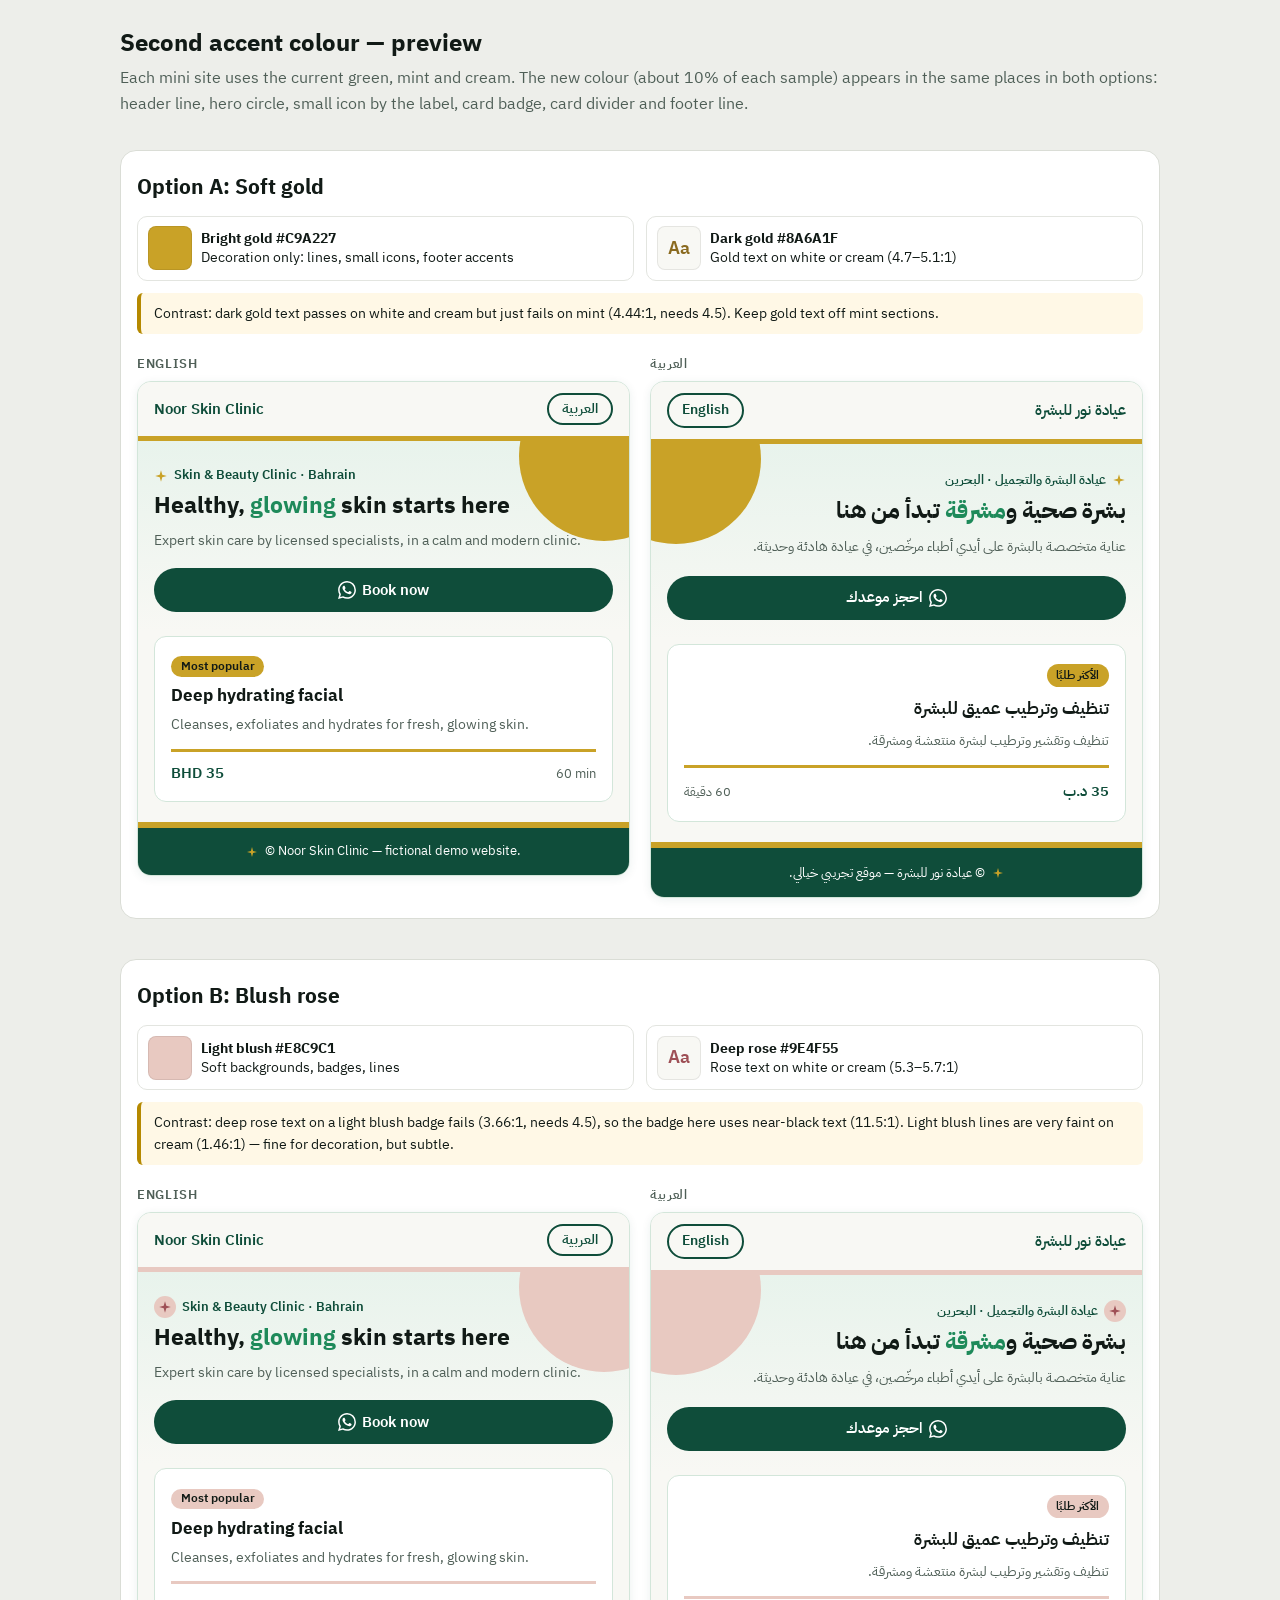
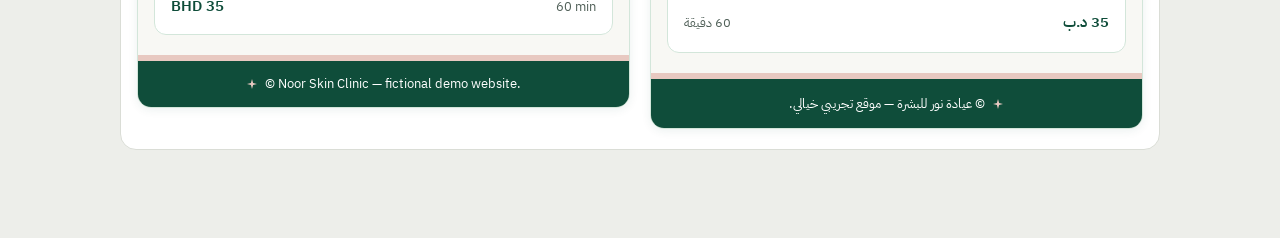
==== previews/color-compare.html @ 51bf05d1 "Add colour comparison preview for a second accent previews/color-compare.html shows Option A (soft g" ====
<!DOCTYPE html>
<html lang="en" dir="ltr">
<head>
  <meta charset="UTF-8">
  <meta name="viewport" content="width=device-width, initial-scale=1">
  <meta name="robots" content="noindex">
  <title>Accent Colour Preview</title>
  <link rel="preconnect" href="https://fonts.googleapis.com">
  <link rel="preconnect" href="https://fonts.gstatic.com" crossorigin>
  <link rel="stylesheet" href="https://fonts.googleapis.com/css2?family=IBM+Plex+Sans+Arabic:wght@400;600&display=swap">
  <!--
    Preview only: compares two candidate second-accent colours.
    Self-contained on purpose — it does not load or change the real site files.
  -->
  <style>
    :root {
      /* Current site colours (copied from styles.css) */
      --bg: #F8F8F4;
      --bg-alt: #E8F3EC;
      --text: #111A16;
      --text-muted: #4F5F57;
      --green-accent: #1E8A5A;
      --green-dark: #0F4D3A;
      --border: #D3E6DA;
      --surface: #FFFFFF;
      --font: "IBM Plex Sans Arabic", system-ui, -apple-system, "Segoe UI", Roboto, sans-serif;
    }

    /* Candidate accents. --deco = decoration only, --accent-text = text-safe shade. */
    .theme-gold {
      --deco: #C9A227;
      --accent-text: #8A6A1F;
    }
    .theme-rose {
      --deco: #E8C9C1;
      --accent-text: #9E4F55;
    }

    *, *::before, *::after { box-sizing: border-box; }

    body {
      margin: 0;
      padding: 1.5rem 1rem 3rem;
      background: #EDEEEA;
      color: var(--text);
      font-family: var(--font);
      line-height: 1.6;
    }

    .page { max-width: 1040px; margin-inline: auto; }

    .page-title { font-size: 1.5rem; margin: 0 0 0.25rem; }
    .page-intro { margin: 0 0 2rem; color: var(--text-muted); }

    .option {
      margin-block-end: 2.5rem;
      padding: 1.25rem 1rem;
      background: #FFFFFF;
      border-radius: 16px;
      border: 1px solid #DADDD6;
    }

    .option-title { font-size: 1.3rem; margin: 0 0 0.75rem; }
    .option-title span { color: var(--text-muted); font-weight: 400; }

    /* Colour chips */
    .swatches {
      display: flex;
      flex-wrap: wrap;
      gap: 0.75rem;
      margin-block-end: 0.75rem;
    }
    .swatch {
      display: flex;
      align-items: center;
      gap: 0.6rem;
      flex: 1 1 220px;
      padding: 0.6rem;
      border: 1px solid #E3E5E0;
      border-radius: 10px;
      font-size: 0.85rem;
      line-height: 1.4;
    }
    .chip {
      flex-shrink: 0;
      width: 44px;
      height: 44px;
      border-radius: 8px;
      border: 1px solid rgba(0, 0, 0, 0.08);
      display: flex;
      align-items: center;
      justify-content: center;
      font-weight: 600;
      font-size: 1.1rem;
    }
    .swatch strong { display: block; }

    .note {
      margin: 0 0 1.25rem;
      padding: 0.6rem 0.8rem;
      background: #FFF8E6;
      border-inline-start: 4px solid #B58900;
      border-radius: 6px;
      font-size: 0.85rem;
    }

    /* Two mini sites (English + Arabic): stacked on phones, side by side on wide screens */
    .samples {
      display: grid;
      grid-template-columns: 1fr;
      gap: 1.25rem;
    }
    @media (min-width: 760px) {
      .samples { grid-template-columns: 1fr 1fr; }
    }
    .sample-label {
      margin: 0 0 0.4rem;
      font-size: 0.8rem;
      font-weight: 600;
      color: var(--text-muted);
      text-transform: uppercase;
      letter-spacing: 0.05em;
    }

    /* ---------- Mini site ---------- */
    .mini {
      overflow: hidden;
      background: var(--bg);
      border: 1px solid var(--border);
      border-radius: 14px;
      box-shadow: 0 2px 10px rgba(15, 77, 58, 0.08);
      font-size: 0.95rem;
    }
    .mini[dir="rtl"] { line-height: 1.8; }

    .m-header {
      display: flex;
      align-items: center;
      justify-content: space-between;
      padding: 0.7rem 1rem;
      background: var(--bg);
      border-block-end: 5px solid var(--deco);           /* ACCENT: header line */
    }
    .m-brand { font-weight: 600; color: var(--green-dark); }
    .m-switch {
      padding: 0.2rem 0.8rem;
      border: 2px solid var(--green-dark);
      border-radius: 999px;
      color: var(--green-dark);
      font-weight: 600;
      font-size: 0.85rem;
    }

    .m-hero {
      position: relative;
      overflow: hidden;
      padding: 1.5rem 1rem 1.25rem;
      background: linear-gradient(180deg, var(--bg-alt) 0%, var(--bg) 100%);
    }
    .m-hero > * { position: relative; }                      /* keep text above the circle */
    .m-hero .m-eyebrow,
    .m-hero .m-title { padding-inline-end: 96px; }           /* keep label + headline clear of the circle */
    .m-hero::before {                                        /* ACCENT: decorative circle */
      content: "";
      position: absolute;
      inset-block-start: -70px;
      inset-inline-end: -60px;
      width: 170px;
      height: 170px;
      border-radius: 50%;
      background: var(--deco);
    }
    .m-eyebrow {
      display: flex;
      align-items: center;
      gap: 0.4rem;
      margin: 0 0 0.3rem;
      font-size: 0.8rem;
      font-weight: 600;
      color: var(--green-dark);
    }
    .m-sparkle { width: 14px; height: 14px; color: var(--deco); flex-shrink: 0; } /* ACCENT: icon */
    .theme-rose .m-sparkle {
      width: 22px; height: 22px; padding: 4px;
      background: var(--deco); color: var(--accent-text); border-radius: 50%;
    }
    .m-title { margin: 0 0 0.5rem; font-size: 1.45rem; line-height: 1.3; }
    .m-title .hl { color: var(--green-accent); }
    .m-text { margin: 0 0 1rem; color: var(--text-muted); font-size: 0.9rem; }
    .m-btn {
      display: flex;
      align-items: center;
      justify-content: center;
      gap: 0.4rem;
      min-height: 44px;
      border-radius: 999px;
      background: var(--green-dark);
      color: #fff;
      font-weight: 600;
    }
    .m-btn svg { width: 18px; height: 18px; }

    .m-section { padding: 0.25rem 1rem 1.25rem; }
    .m-card {
      position: relative;
      padding: 1rem;
      background: var(--surface);
      border: 1px solid var(--border);
      border-radius: 12px;
    }
    .m-badge {                                               /* ACCENT: badge */
      display: inline-block;
      margin-block-end: 0.4rem;
      padding: 0.05rem 0.6rem;
      border-radius: 999px;
      font-size: 0.75rem;
      font-weight: 600;
    }
    .m-badge {
      background: var(--deco);
      color: var(--text);                                    /* near-black: 7.4:1 on gold, 11.5:1 on blush */
    }
    .m-card h3 { margin: 0 0 0.25rem; font-size: 1.05rem; }
    .m-card p { margin: 0; color: var(--text-muted); font-size: 0.88rem; }
    .m-meta {
      display: flex;
      justify-content: space-between;
      align-items: baseline;
      margin-block-start: 0.75rem;
      padding-block-start: 0.6rem;
      border-block-start: 3px solid var(--deco);             /* ACCENT: card divider */
    }
    .m-price { font-weight: 600; color: var(--green-dark); }
    .m-time { font-size: 0.82rem; color: var(--text-muted); }

    .m-footer {
      display: flex;
      align-items: center;
      justify-content: center;
      gap: 0.4rem;
      padding: 0.8rem 1rem;
      background: var(--green-dark);
      border-block-start: 6px solid var(--deco);             /* ACCENT: footer line */
      color: #fff;
      font-size: 0.8rem;
    }
    .m-footer .m-sparkle { color: var(--deco); width: 12px; height: 12px; padding: 0; background: none; }
  </style>
</head>
<body>

  <!-- Shared icons -->
  <svg width="0" height="0" style="position:absolute" aria-hidden="true" focusable="false">
    <symbol id="sparkle" viewBox="0 0 24 24"><path fill="currentColor" d="M12 2l2.2 7.8L22 12l-7.8 2.2L12 22l-2.2-7.8L2 12l7.8-2.2z"/></symbol>
    <symbol id="wa" viewBox="0 0 24 24"><path fill="currentColor" d="M17.472 14.382c-.297-.149-1.758-.867-2.03-.967-.273-.099-.471-.148-.67.15-.197.297-.767.966-.94 1.164-.173.199-.347.223-.644.075-.297-.15-1.255-.463-2.39-1.475-.883-.788-1.48-1.761-1.653-2.059-.173-.297-.018-.458.13-.606.134-.133.298-.347.446-.52.149-.174.198-.298.298-.497.099-.198.05-.371-.025-.52-.075-.149-.669-1.612-.916-2.207-.242-.579-.487-.5-.669-.51-.173-.008-.371-.01-.57-.01-.198 0-.52.074-.792.372-.272.297-1.04 1.016-1.04 2.479 0 1.462 1.065 2.875 1.213 3.074.149.198 2.096 3.2 5.077 4.487.709.306 1.262.489 1.694.625.712.227 1.36.195 1.871.118.571-.085 1.758-.719 2.006-1.413.248-.694.248-1.289.173-1.413-.074-.124-.272-.198-.57-.347m-5.421 7.403h-.004a9.87 9.87 0 01-5.031-1.378l-.361-.214-3.741.982.998-3.648-.235-.374a9.86 9.86 0 01-1.51-5.26c.001-5.45 4.436-9.884 9.888-9.884 2.64 0 5.122 1.03 6.988 2.898a9.825 9.825 0 012.893 6.994c-.003 5.45-4.437 9.884-9.885 9.884m8.413-18.297A11.815 11.815 0 0012.05 0C5.495 0 .16 5.335.157 11.892c0 2.096.547 4.142 1.588 5.945L.057 24l6.305-1.654a11.882 11.882 0 005.683 1.448h.005c6.554 0 11.89-5.335 11.893-11.893a11.821 11.821 0 00-3.48-8.413Z"/></symbol>
  </svg>

  <main class="page">
    <h1 class="page-title">Second accent colour — preview</h1>
    <p class="page-intro">Each mini site uses the current green, mint and cream. The new colour (about 10% of each sample) appears in the same places in both options: header line, hero circle, small icon by the label, card badge, card divider and footer line.</p>

    <!-- ================= OPTION A ================= -->
    <section class="option theme-gold" id="option-a">
      <h2 class="option-title">Option A: Soft gold</h2>

      <div class="swatches">
        <div class="swatch">
          <div class="chip" style="background:#C9A227"></div>
          <div><strong>Bright gold #C9A227</strong>Decoration only: lines, small icons, footer accents</div>
        </div>
        <div class="swatch">
          <div class="chip" style="background:#F8F8F4;color:#8A6A1F">Aa</div>
          <div><strong>Dark gold #8A6A1F</strong>Gold text on white or cream (4.7–5.1:1)</div>
        </div>
      </div>
      <p class="note">Contrast: dark gold text passes on white and cream but just fails on mint (4.44:1, needs 4.5). Keep gold text off mint sections.</p>

      <div class="samples">
        <div>
          <p class="sample-label">English</p>
          <div class="mini" lang="en" dir="ltr">
            <div class="m-header"><span class="m-brand">Noor Skin Clinic</span><span class="m-switch" lang="ar">العربية</span></div>
            <div class="m-hero">
              <p class="m-eyebrow"><svg class="m-sparkle" aria-hidden="true"><use href="#sparkle"/></svg>Skin &amp; Beauty Clinic · Bahrain</p>
              <h3 class="m-title">Healthy, <span class="hl">glowing</span> skin starts here</h3>
              <p class="m-text">Expert skin care by licensed specialists, in a calm and modern clinic.</p>
              <div class="m-btn"><svg aria-hidden="true"><use href="#wa"/></svg>Book now</div>
            </div>
            <div class="m-section">
              <div class="m-card">
                <span class="m-badge">Most popular</span>
                <h3>Deep hydrating facial</h3>
                <p>Cleanses, exfoliates and hydrates for fresh, glowing skin.</p>
                <div class="m-meta"><span class="m-price">BHD 35</span><span class="m-time">60 min</span></div>
              </div>
            </div>
            <div class="m-footer"><svg class="m-sparkle" aria-hidden="true"><use href="#sparkle"/></svg>© Noor Skin Clinic — fictional demo website.</div>
          </div>
        </div>

        <div>
          <p class="sample-label">العربية</p>
          <div class="mini" lang="ar" dir="rtl">
            <div class="m-header"><span class="m-brand">عيادة نور للبشرة</span><span class="m-switch" lang="en">English</span></div>
            <div class="m-hero">
              <p class="m-eyebrow"><svg class="m-sparkle" aria-hidden="true"><use href="#sparkle"/></svg>عيادة البشرة والتجميل · البحرين</p>
              <h3 class="m-title">بشرة صحية و<span class="hl">مشرقة</span> تبدأ من هنا</h3>
              <p class="m-text">عناية متخصصة بالبشرة على أيدي أطباء مرخّصين، في عيادة هادئة وحديثة.</p>
              <div class="m-btn"><svg aria-hidden="true"><use href="#wa"/></svg>احجز موعدك</div>
            </div>
            <div class="m-section">
              <div class="m-card">
                <span class="m-badge">الأكثر طلبًا</span>
                <h3>تنظيف وترطيب عميق للبشرة</h3>
                <p>تنظيف وتقشير وترطيب لبشرة منتعشة ومشرقة.</p>
                <div class="m-meta"><span class="m-price">35 د.ب</span><span class="m-time">60 دقيقة</span></div>
              </div>
            </div>
            <div class="m-footer"><svg class="m-sparkle" aria-hidden="true"><use href="#sparkle"/></svg>© عيادة نور للبشرة — موقع تجريبي خيالي.</div>
          </div>
        </div>
      </div>
    </section>

    <!-- ================= OPTION B ================= -->
    <section class="option theme-rose" id="option-b">
      <h2 class="option-title">Option B: Blush rose</h2>

      <div class="swatches">
        <div class="swatch">
          <div class="chip" style="background:#E8C9C1"></div>
          <div><strong>Light blush #E8C9C1</strong>Soft backgrounds, badges, lines</div>
        </div>
        <div class="swatch">
          <div class="chip" style="background:#F8F8F4;color:#9E4F55">Aa</div>
          <div><strong>Deep rose #9E4F55</strong>Rose text on white or cream (5.3–5.7:1)</div>
        </div>
      </div>
      <p class="note">Contrast: deep rose text on a light blush badge fails (3.66:1, needs 4.5), so the badge here uses near-black text (11.5:1). Light blush lines are very faint on cream (1.46:1) — fine for decoration, but subtle.</p>

      <div class="samples">
        <div>
          <p class="sample-label">English</p>
          <div class="mini" lang="en" dir="ltr">
            <div class="m-header"><span class="m-brand">Noor Skin Clinic</span><span class="m-switch" lang="ar">العربية</span></div>
            <div class="m-hero">
              <p class="m-eyebrow"><svg class="m-sparkle" aria-hidden="true"><use href="#sparkle"/></svg>Skin &amp; Beauty Clinic · Bahrain</p>
              <h3 class="m-title">Healthy, <span class="hl">glowing</span> skin starts here</h3>
              <p class="m-text">Expert skin care by licensed specialists, in a calm and modern clinic.</p>
              <div class="m-btn"><svg aria-hidden="true"><use href="#wa"/></svg>Book now</div>
            </div>
            <div class="m-section">
              <div class="m-card">
                <span class="m-badge">Most popular</span>
                <h3>Deep hydrating facial</h3>
                <p>Cleanses, exfoliates and hydrates for fresh, glowing skin.</p>
                <div class="m-meta"><span class="m-price">BHD 35</span><span class="m-time">60 min</span></div>
              </div>
            </div>
            <div class="m-footer"><svg class="m-sparkle" aria-hidden="true"><use href="#sparkle"/></svg>© Noor Skin Clinic — fictional demo website.</div>
          </div>
        </div>

        <div>
          <p class="sample-label">العربية</p>
          <div class="mini" lang="ar" dir="rtl">
            <div class="m-header"><span class="m-brand">عيادة نور للبشرة</span><span class="m-switch" lang="en">English</span></div>
            <div class="m-hero">
              <p class="m-eyebrow"><svg class="m-sparkle" aria-hidden="true"><use href="#sparkle"/></svg>عيادة البشرة والتجميل · البحرين</p>
              <h3 class="m-title">بشرة صحية و<span class="hl">مشرقة</span> تبدأ من هنا</h3>
              <p class="m-text">عناية متخصصة بالبشرة على أيدي أطباء مرخّصين، في عيادة هادئة وحديثة.</p>
              <div class="m-btn"><svg aria-hidden="true"><use href="#wa"/></svg>احجز موعدك</div>
            </div>
            <div class="m-section">
              <div class="m-card">
                <span class="m-badge">الأكثر طلبًا</span>
                <h3>تنظيف وترطيب عميق للبشرة</h3>
                <p>تنظيف وتقشير وترطيب لبشرة منتعشة ومشرقة.</p>
                <div class="m-meta"><span class="m-price">35 د.ب</span><span class="m-time">60 دقيقة</span></div>
              </div>
            </div>
            <div class="m-footer"><svg class="m-sparkle" aria-hidden="true"><use href="#sparkle"/></svg>© عيادة نور للبشرة — موقع تجريبي خيالي.</div>
          </div>
        </div>
      </div>
    </section>
  </main>

</body>
</html>
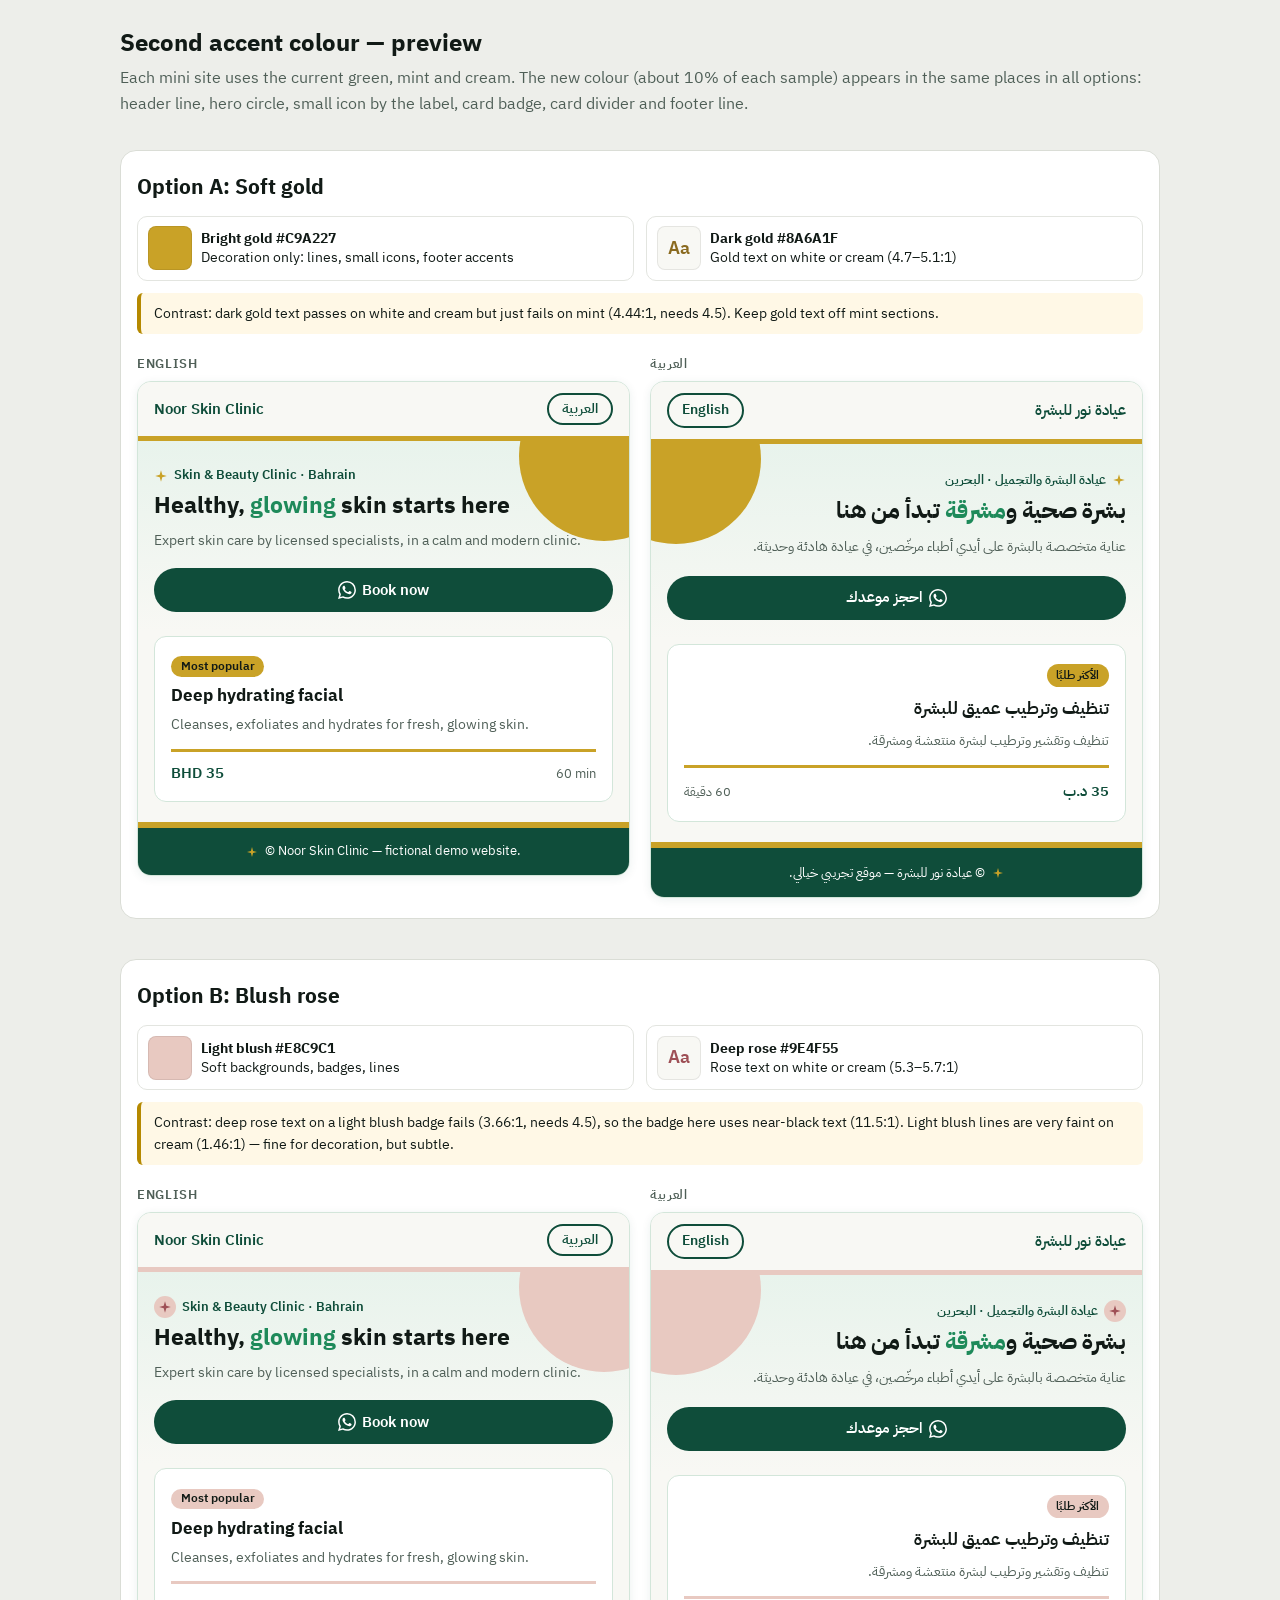
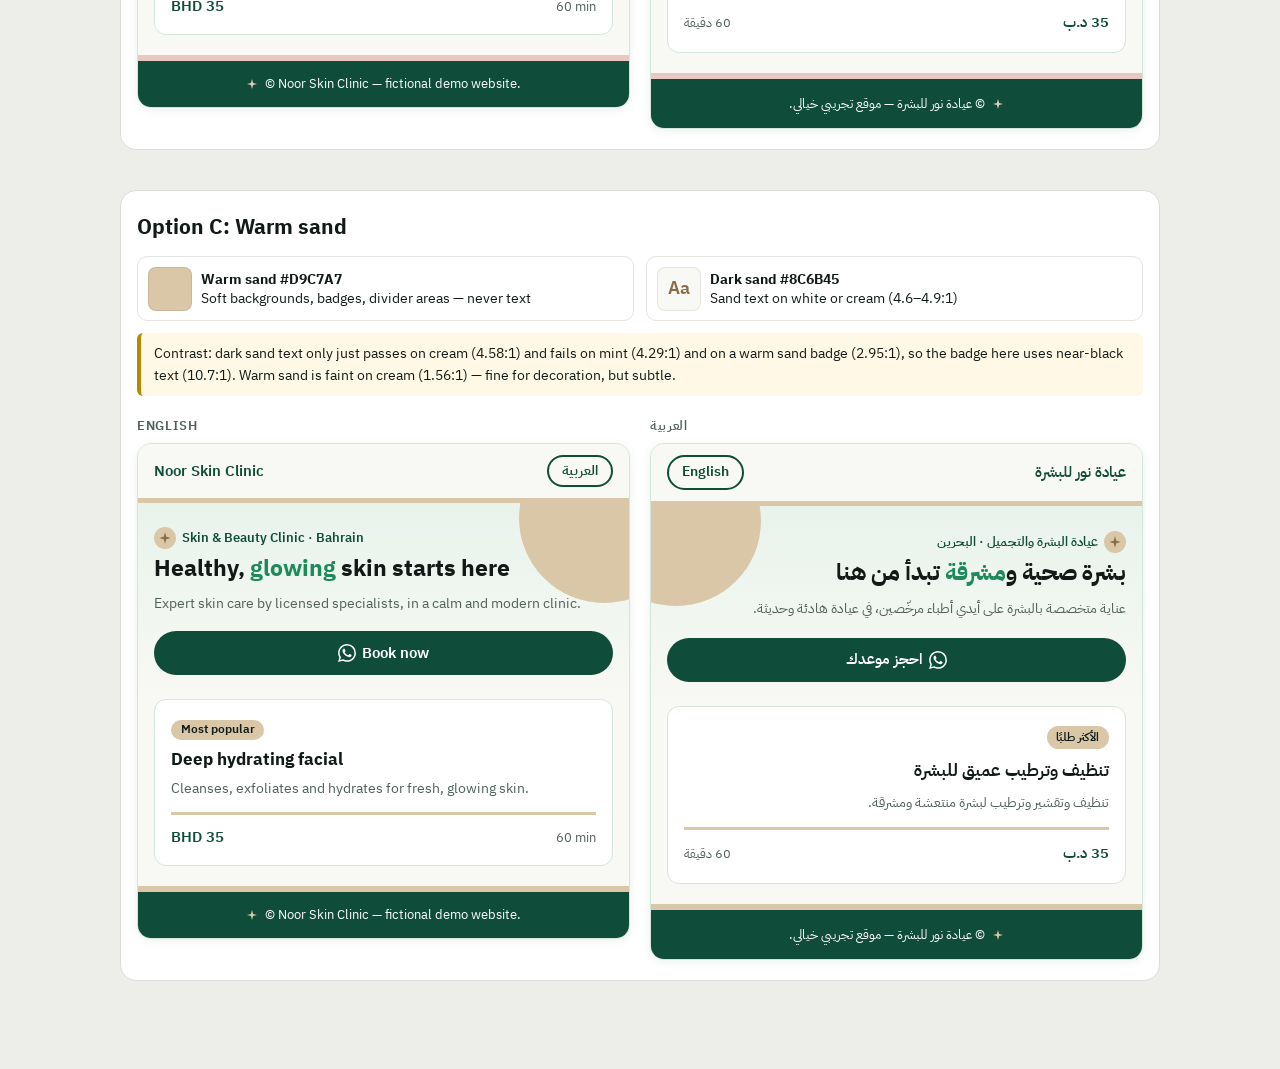
==== commit d04efaba: "Add Option C (warm sand) to colour comparison preview Same mini layout in English and Arabic; sand u" ====
--- a/previews/color-compare.html
+++ b/previews/color-compare.html
@@ -35,6 +35,10 @@
       --deco: #E8C9C1;
       --accent-text: #9E4F55;
     }
+    .theme-sand {
+      --deco: #D9C7A7;           /* backgrounds/badges/dividers only — never text */
+      --accent-text: #8C6B45;
+    }
 
     *, *::before, *::after { box-sizing: border-box; }
 
@@ -180,7 +184,8 @@
       color: var(--green-dark);
     }
     .m-sparkle { width: 14px; height: 14px; color: var(--deco); flex-shrink: 0; } /* ACCENT: icon */
-    .theme-rose .m-sparkle {
+    .theme-rose .m-sparkle,
+    .theme-sand .m-sparkle {
       width: 22px; height: 22px; padding: 4px;
       background: var(--deco); color: var(--accent-text); border-radius: 50%;
     }
@@ -257,7 +262,7 @@
 
   <main class="page">
     <h1 class="page-title">Second accent colour — preview</h1>
-    <p class="page-intro">Each mini site uses the current green, mint and cream. The new colour (about 10% of each sample) appears in the same places in both options: header line, hero circle, small icon by the label, card badge, card divider and footer line.</p>
+    <p class="page-intro">Each mini site uses the current green, mint and cream. The new colour (about 10% of each sample) appears in the same places in all options: header line, hero circle, small icon by the label, card badge, card divider and footer line.</p>
 
     <!-- ================= OPTION A ================= -->
     <section class="option theme-gold" id="option-a">
@@ -384,6 +389,69 @@
         </div>
       </div>
     </section>
+
+    <!-- ================= OPTION C ================= -->
+    <section class="option theme-sand" id="option-c">
+      <h2 class="option-title">Option C: Warm sand</h2>
+
+      <div class="swatches">
+        <div class="swatch">
+          <div class="chip" style="background:#D9C7A7"></div>
+          <div><strong>Warm sand #D9C7A7</strong>Soft backgrounds, badges, divider areas — never text</div>
+        </div>
+        <div class="swatch">
+          <div class="chip" style="background:#F8F8F4;color:#8C6B45">Aa</div>
+          <div><strong>Dark sand #8C6B45</strong>Sand text on white or cream (4.6–4.9:1)</div>
+        </div>
+      </div>
+      <p class="note">Contrast: dark sand text only just passes on cream (4.58:1) and fails on mint (4.29:1) and on a warm sand badge (2.95:1), so the badge here uses near-black text (10.7:1). Warm sand is faint on cream (1.56:1) — fine for decoration, but subtle.</p>
+
+      <div class="samples">
+        <div>
+          <p class="sample-label">English</p>
+          <div class="mini" lang="en" dir="ltr">
+            <div class="m-header"><span class="m-brand">Noor Skin Clinic</span><span class="m-switch" lang="ar">العربية</span></div>
+            <div class="m-hero">
+              <p class="m-eyebrow"><svg class="m-sparkle" aria-hidden="true"><use href="#sparkle"/></svg>Skin &amp; Beauty Clinic · Bahrain</p>
+              <h3 class="m-title">Healthy, <span class="hl">glowing</span> skin starts here</h3>
+              <p class="m-text">Expert skin care by licensed specialists, in a calm and modern clinic.</p>
+              <div class="m-btn"><svg aria-hidden="true"><use href="#wa"/></svg>Book now</div>
+            </div>
+            <div class="m-section">
+              <div class="m-card">
+                <span class="m-badge">Most popular</span>
+                <h3>Deep hydrating facial</h3>
+                <p>Cleanses, exfoliates and hydrates for fresh, glowing skin.</p>
+                <div class="m-meta"><span class="m-price">BHD 35</span><span class="m-time">60 min</span></div>
+              </div>
+            </div>
+            <div class="m-footer"><svg class="m-sparkle" aria-hidden="true"><use href="#sparkle"/></svg>© Noor Skin Clinic — fictional demo website.</div>
+          </div>
+        </div>
+
+        <div>
+          <p class="sample-label">العربية</p>
+          <div class="mini" lang="ar" dir="rtl">
+            <div class="m-header"><span class="m-brand">عيادة نور للبشرة</span><span class="m-switch" lang="en">English</span></div>
+            <div class="m-hero">
+              <p class="m-eyebrow"><svg class="m-sparkle" aria-hidden="true"><use href="#sparkle"/></svg>عيادة البشرة والتجميل · البحرين</p>
+              <h3 class="m-title">بشرة صحية و<span class="hl">مشرقة</span> تبدأ من هنا</h3>
+              <p class="m-text">عناية متخصصة بالبشرة على أيدي أطباء مرخّصين، في عيادة هادئة وحديثة.</p>
+              <div class="m-btn"><svg aria-hidden="true"><use href="#wa"/></svg>احجز موعدك</div>
+            </div>
+            <div class="m-section">
+              <div class="m-card">
+                <span class="m-badge">الأكثر طلبًا</span>
+                <h3>تنظيف وترطيب عميق للبشرة</h3>
+                <p>تنظيف وتقشير وترطيب لبشرة منتعشة ومشرقة.</p>
+                <div class="m-meta"><span class="m-price">35 د.ب</span><span class="m-time">60 دقيقة</span></div>
+              </div>
+            </div>
+            <div class="m-footer"><svg class="m-sparkle" aria-hidden="true"><use href="#sparkle"/></svg>© عيادة نور للبشرة — موقع تجريبي خيالي.</div>
+          </div>
+        </div>
+      </div>
+    </section>
   </main>
 
 </body>
